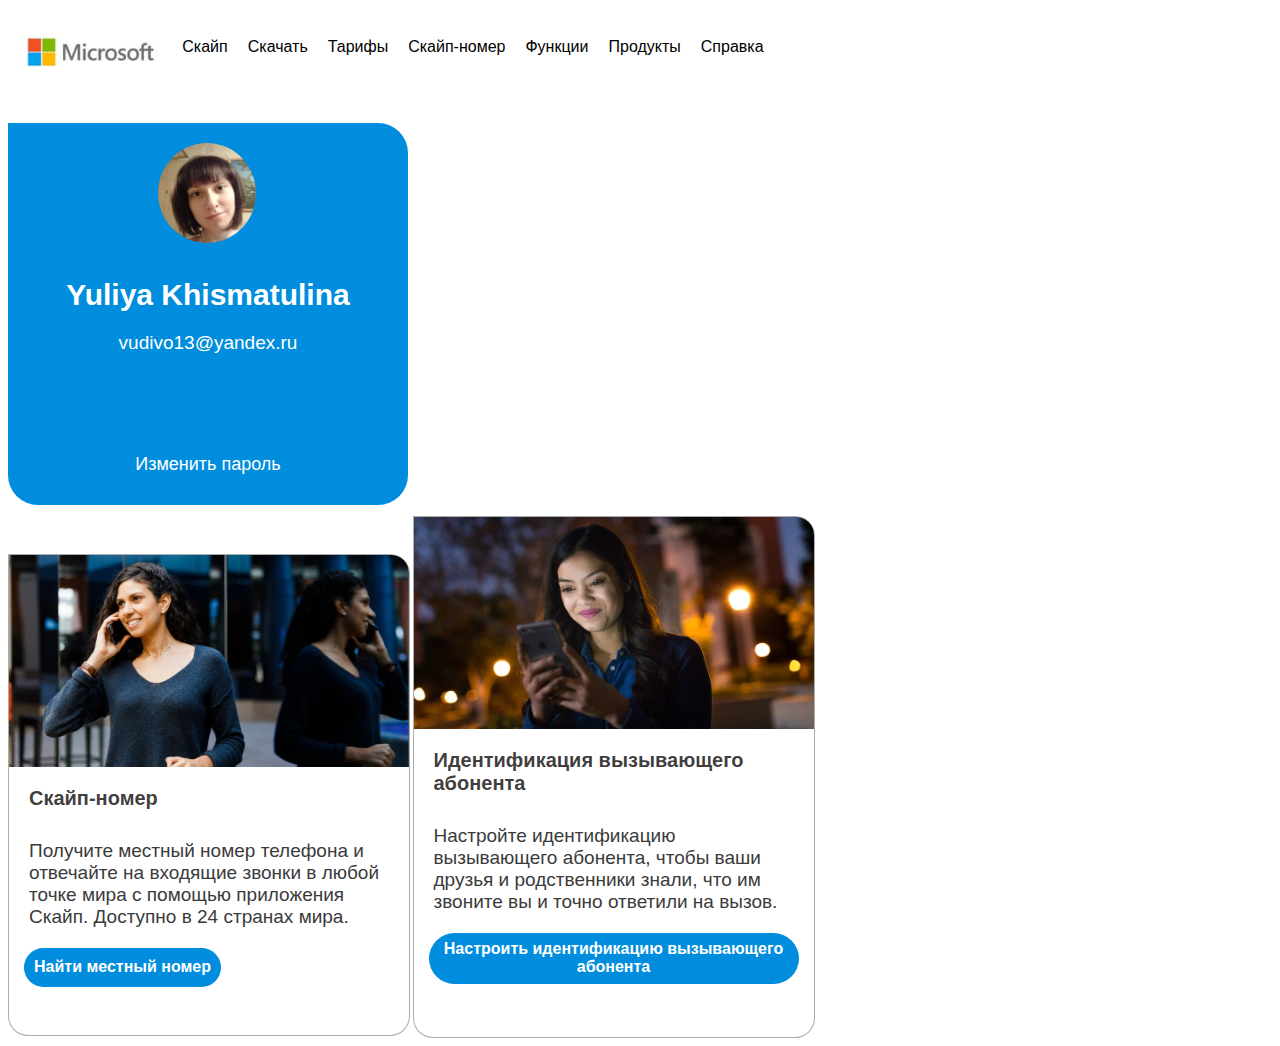
==== DZ #15.html @ 290419ad "changes2" ====
<!DOCTYPE html>
<html>
  <head>
    <meta charset="utf-8" />
    <title>Block and Float</title>
    <meta name="description" content="" />
    <link rel="stylesheet" href="./css/style15.css" />
  </head>
  <body>
    <div class="line">
      <img class="img" src="./img/img2.jpg" alt="Microsoft" />
      <a href="#" class="menu">Скайп</a>
      <a href="#" class="menu">Скачать</a>
      <a href="#" class="menu">Тарифы</a>
      <a href="#" class="menu">Скайп-номер</a>
      <a href="#" class="menu">Функции</a>
      <a href="#" class="menu">Продукты</a>
      <a href="#" class="menu">Справка </a>
    </div>
    <br />
    <br />

      <div class="block_first">
        <img class="one" src="./img/foto.jpg" alt="foto" />
        <h2 class="name">Yuliya Khismatulina</h2>

        <p class="mail">vudivo13@yandex.ru</p>
        <p class="change">Изменить пароль</p>
      </div>
    <br />
    <br />

      <div class="block_second">
        <img class="two" src="./img/skype2.webp" alt="" />
        <h2 class="skype">Скайп-номер</h2>

        <p class="number">
          Получите местный номер телефона и отвечайте на входящие звонки в любой
          точке мира с помощью приложения Скайп. Доступно в 24 странах мира.
        </p>

        <a href="#" class="link_one">Найти местный номер</a>
      </div>
      

      <div class="block_third">
        <img class="three" src="./img/skype3.webp" alt="" />
        <h2 class="skype">Идентификация вызывающего абонента</h2>

        <p class="number">
          Настройте идентификацию вызывающего абонента, чтобы ваши друзья и
          родственники знали, что им звоните вы и точно ответили на вызов.
        </p>

        <a href="#" class="link_two">Настроить идентификацию вызывающего абонента</a>
      </div>
  </body>
</html>
---- css/style15.css ----
html {
  font-size: 10px;
}

.menu {
  color: black;
  background-color: #fff;
  margin: 30px 10px;
  text-decoration: none;
  font-size: 16px;
  font-family: "Segoe UI", Roboto, Oxygen, Ubuntu, Cantarell, sans-serif;
  outline: none;
  border-bottom: 1px solid transparent;
}

.menu:hover {
  border-bottom: 1.8px solid;
}

a {
  display: inline-block;
}

.link_one:hover {
  background-color: #1377b1;
  color: white;
}

.link_one:active {
  background-color: rgb(59, 59, 59);
  color: #fff;
}

.link_two:hover {
  background-color: #1377b1;
  color: white;
}

.link_two:hover:active {
  background-color: rgb(59, 59, 59);
  color: #fff;
}

.block {
  color: black;
  background-color: white;
  font-size: 20px;
  border-radius: 0 20px 20px 20px;
  font-family: "Segoe UI", Roboto, Oxygen, Ubuntu, Cantarell, sans-serif;
  font-weight: normal;
  text-decoration: none;
  box-sizing: border-box;
  outline: 2px solid rgba(22, 22, 22, 0.356);
}

.img {
  width: 13%;
  box-sizing: border-box;
  cursor: pointer;
}

.line {
  display: flex;
}
.one {
  box-sizing: content-box;
  border-image-width: 100px;
  border-radius: 50%;
  padding: 20px 150px 20px 150px;
  height: 100px;
  background-size: contain;
}

.two {
  display: flex;
  box-sizing: content-box;
  background-size: contain;
  border-radius: 0 18px 0 0;
  width: 400px;
}

.three {
  display: flex;
  box-sizing: content-box;
  background-size: contain;
  border-radius: 0 18px 0 0;
  width: 400px;
}

.block_first {
  color: white;
  background-color: #008ddd;
  font-size: 20px;
  border-radius: 0 30px 30px 30px;
  font-family: "Segoe UI", Roboto, Oxygen, Ubuntu, Cantarell, sans-serif;
  font-weight: normal;
  text-decoration: none;
  width: 400px;
  height: auto;
  display: inline-block;
  box-sizing: content-box;
}

.block_second {
  color: rgb(0, 0, 0);
  background-color: white;
  font-size: 20px;
  border-radius: 0 20px 20px 20px;
  border-style: solid;
  border-color: rgba(22, 22, 22, 0.356);
  border-width: 1px;
  font-family: "Segoe UI", Roboto, Oxygen, Ubuntu, Cantarell, sans-serif;
  text-decoration: none;
  width: 400px;
  height: 480px;
  display: inline-block;
  box-sizing: content-box;
}

.block_third {
  color: black;
  background-color: white;
  font-size: 20px;
  border-radius: 0 20px 20px 20px;
  border-style: solid;
  border-color: rgba(22, 22, 22, 0.356);
  border-width: 1px;
  font-family: "Segoe UI", Roboto, Oxygen, Ubuntu, Cantarell, sans-serif;
  text-decoration: none;
  width: 400px;
  height: 520px;
  display: inline-block;
  box-sizing: content-box;
}

.name {
  text-align: center;
  padding: 10px 10px;
  margin: 0px;
  font-size: 30px;
}

.skype {
  text-align: left;
  padding: 20px 10px 10px 20px;
  margin: 0px;
  font-size: 20px;
  color: rgba(29, 26, 26, 0.856);
}

.mail {
  font-style: normal;
  font-size: 19px;
  text-align: center;
  margin: 0px;
  padding: 10px 10px;
}

.change {
  font-style: normal;
  font-size: 18px;
  text-align: center;
  margin: 0px;
  padding: 90px 20px 30px 20px;
}

.number {
  font-style: normal;
  font-size: 19px;
  text-align: left;
  margin: 0px;
  padding: 20px 20px;
  color: rgb(59, 59, 59);
}

.link_one {
  text-align: center;
  color: #fff;
  background-color: #008ddd;
  padding: 10px 10px;
  margin-left: 15px;
  text-decoration: none;
  font-size: 16px;
  border-radius: 22px;
  font-family: "Segoe UI", Roboto, Oxygen, Ubuntu, Cantarell, sans-serif;
  outline: none;
  font-weight: bold;
  box-sizing: content-box;
  border-bottom: 1px solid transparent;
}

.link_two {
  text-align: center;
  padding: 7px 5px 7px 5px;
  margin-left: 15px;
  margin-right: 15px;
  border-radius: 100%;
  color: #fff;
  background-color: #008ddd;
  text-decoration: none;
  font-size: 16px;
  border-radius: 26px;
  font-family: "Segoe UI", Roboto, Oxygen, Ubuntu, Cantarell, sans-serif;
  outline: none;
  font-weight: bold;
  box-sizing: content-box;
  border-bottom: 1px solid transparent;
}
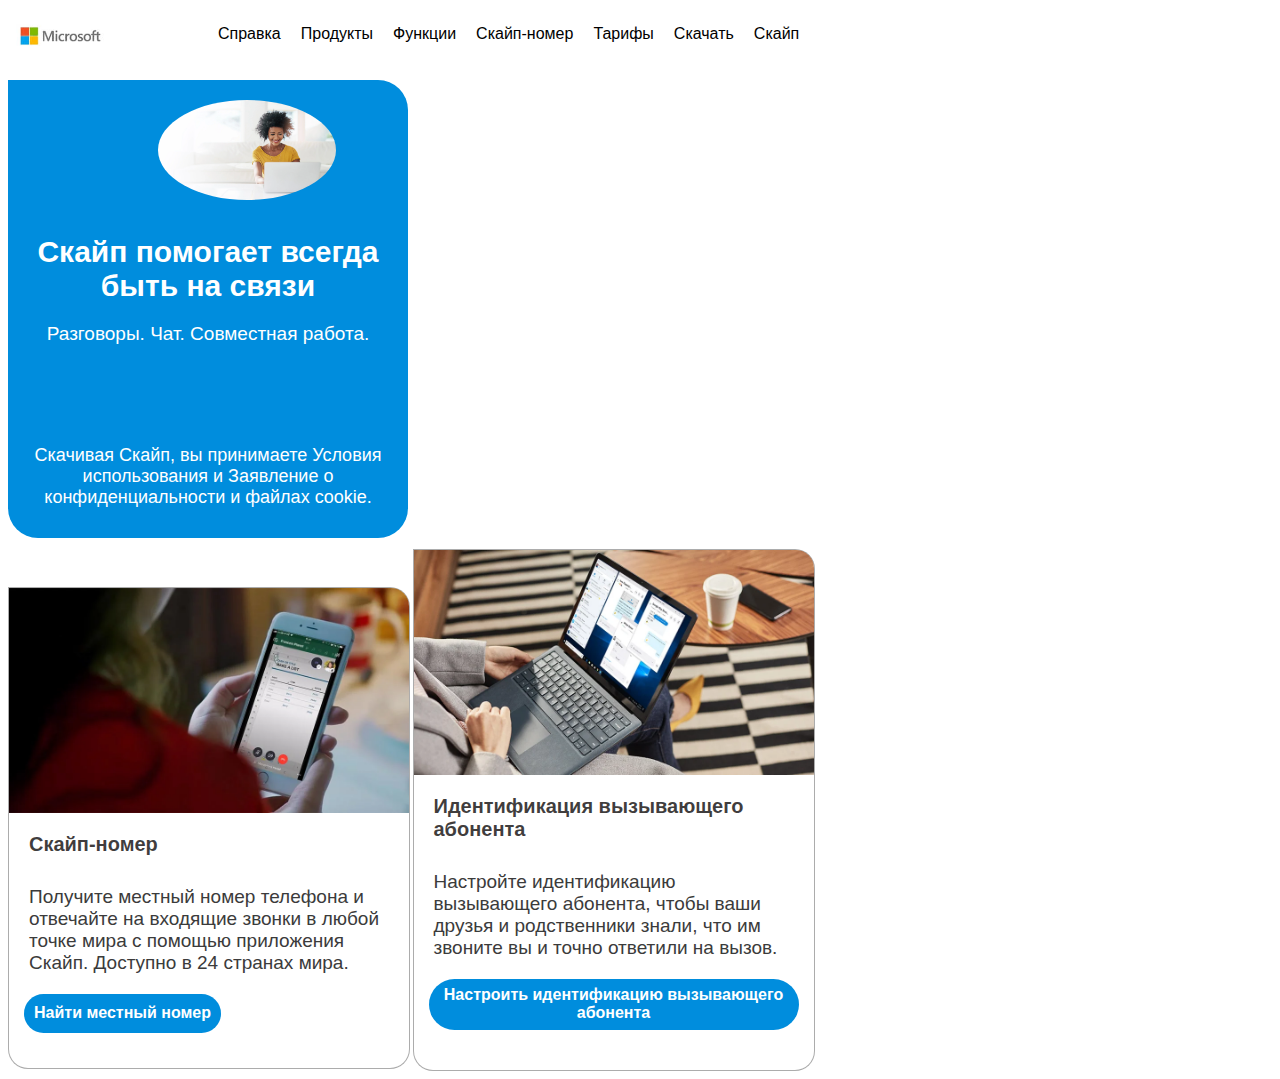
==== commit e13cca2e: "changes4" ====
--- a/DZ #15.html
+++ b/DZ #15.html
@@ -21,17 +21,17 @@
     <br />
 
       <div class="block_first">
-        <img class="one" src="./img/foto.jpg" alt="foto" />
-        <h2 class="name">Yuliya Khismatulina</h2>
+        <img class="one" src="./img/skype1.webp" alt="help"/>
+        <h2 class="help">Скайп помогает всегда быть на связи</h2>
 
-        <p class="mail">vudivo13@yandex.ru</p>
-        <p class="change">Изменить пароль</p>
+        <p class="chat">Разговоры. Чат. Совместная работа.</p>
+        <p class="conditions">Скачивая Скайп, вы принимаете Условия использования и Заявление о конфиденциальности и файлах cookie.</p>
       </div>
     <br />
     <br />
 
       <div class="block_second">
-        <img class="two" src="./img/skype2.webp" alt="" />
+        <img class="two" src="./img/skype2.webp" alt="screen" />
         <h2 class="skype">Скайп-номер</h2>
 
         <p class="number">
@@ -44,7 +44,7 @@
       
 
       <div class="block_third">
-        <img class="three" src="./img/skype3.webp" alt="" />
+        <img class="three" src="./img/skype3.webp" alt="mode" />
         <h2 class="skype">Идентификация вызывающего абонента</h2>
 
         <p class="number">
--- a/css/style15.css
+++ b/css/style15.css
@@ -5,12 +5,13 @@
 .menu {
   color: black;
   background-color: #fff;
-  margin: 30px 10px;
+  margin: 17px 10px;
   text-decoration: none;
   font-size: 16px;
   font-family: "Segoe UI", Roboto, Oxygen, Ubuntu, Cantarell, sans-serif;
   outline: none;
   border-bottom: 1px solid transparent;
+  float: right;
 }
 
 .menu:hover {
@@ -60,7 +61,7 @@
 }
 
 .line {
-  display: flex;
+  display: inline-block;
 }
 .one {
   box-sizing: content-box;
@@ -133,7 +134,7 @@
   box-sizing: content-box;
 }
 
-.name {
+.help {
   text-align: center;
   padding: 10px 10px;
   margin: 0px;
@@ -148,7 +149,7 @@
   color: rgba(29, 26, 26, 0.856);
 }
 
-.mail {
+.chat {
   font-style: normal;
   font-size: 19px;
   text-align: center;
@@ -156,7 +157,7 @@
   padding: 10px 10px;
 }
 
-.change {
+.conditions {
   font-style: normal;
   font-size: 18px;
   text-align: center;
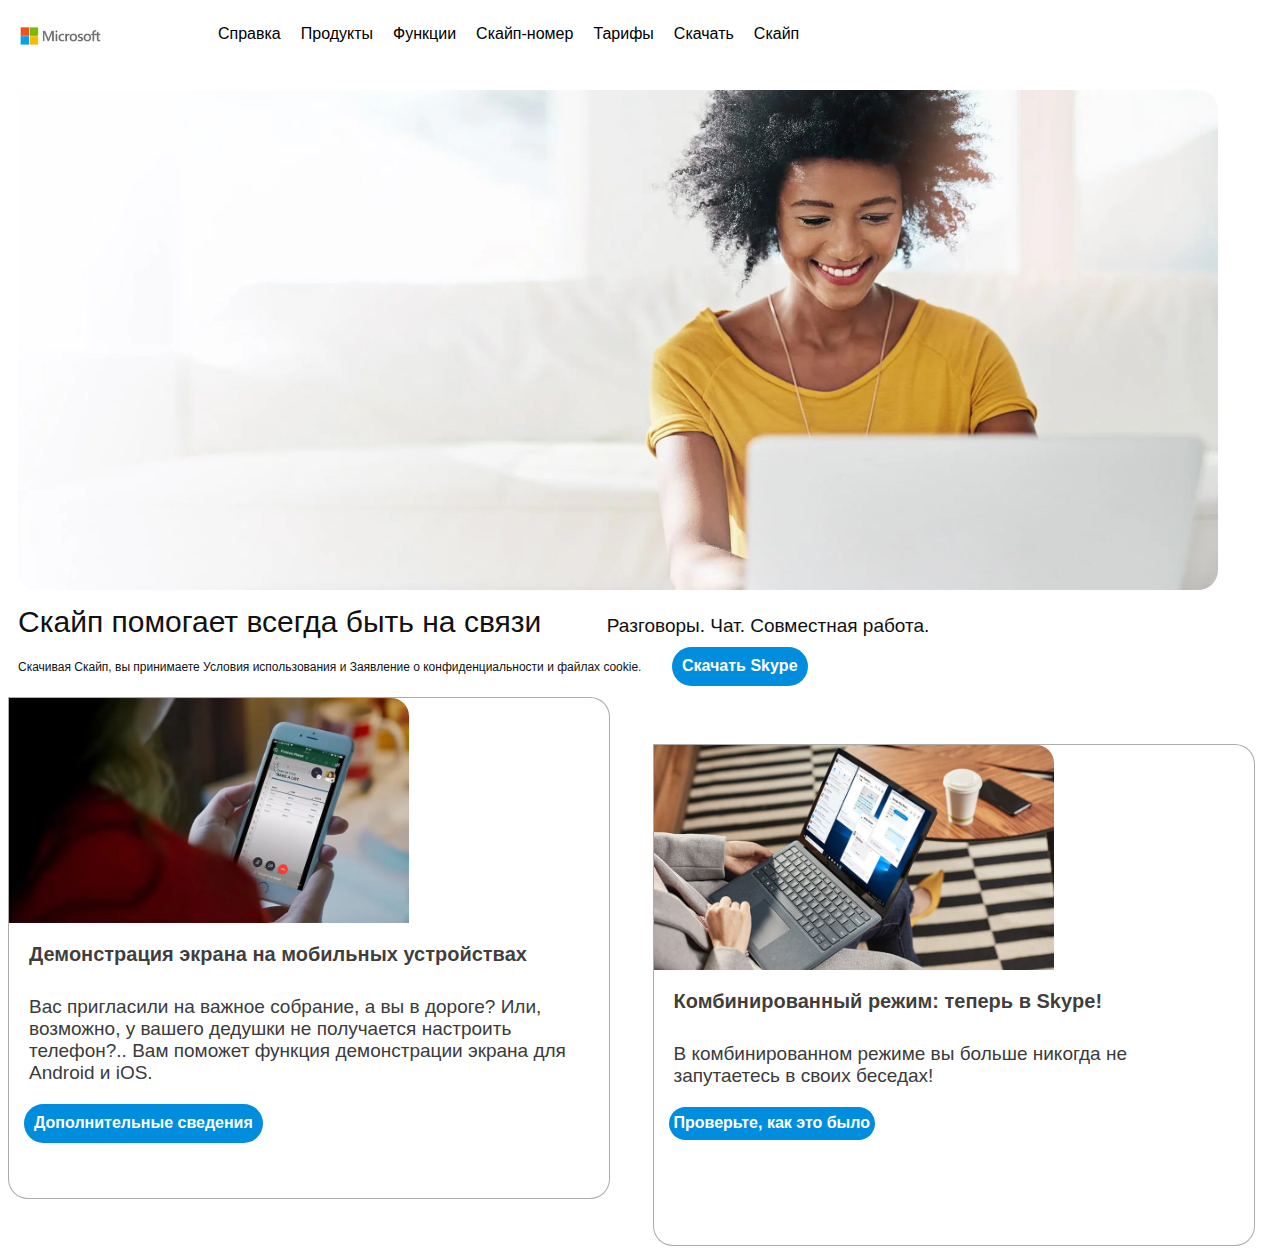
==== commit 7b58c481: "changes5" ====
--- a/DZ #15.html
+++ b/DZ #15.html
@@ -22,37 +22,36 @@
 
       <div class="block_first">
         <img class="one" src="./img/skype1.webp" alt="help"/>
-        <h2 class="help">Скайп помогает всегда быть на связи</h2>
+        <span class="help">Скайп помогает всегда быть на связи</span>
 
-        <p class="chat">Разговоры. Чат. Совместная работа.</p>
-        <p class="conditions">Скачивая Скайп, вы принимаете Условия использования и Заявление о конфиденциальности и файлах cookie.</p>
+        <span class="chat">Разговоры. Чат. Совместная работа.</span>
+        <span class="conditions">Скачивая Скайп, вы принимаете Условия использования и Заявление о конфиденциальности и файлах cookie.</span>
+        <a href="#" class="link_one">Скачать Skype</a>
       </div>
     <br />
     <br />
 
       <div class="block_second">
-        <img class="two" src="./img/skype2.webp" alt="screen" />
-        <h2 class="skype">Скайп-номер</h2>
+        <img class="two" src="./img/skype2.webp" alt="screen"/>
+        <h2 class="skype">Демонстрация экрана на мобильных устройствах</h2>
 
         <p class="number">
-          Получите местный номер телефона и отвечайте на входящие звонки в любой
-          точке мира с помощью приложения Скайп. Доступно в 24 странах мира.
+          Вас пригласили на важное собрание, а вы в дороге? Или, возможно, у вашего дедушки не получается настроить телефон?.. Вам поможет функция демонстрации экрана для Android и iOS.
         </p>
 
-        <a href="#" class="link_one">Найти местный номер</a>
+        <a href="#" class="link_one">Дополнительные сведения</a>
       </div>
       
 
       <div class="block_third">
         <img class="three" src="./img/skype3.webp" alt="mode" />
-        <h2 class="skype">Идентификация вызывающего абонента</h2>
+        <h2 class="skype">Комбинированный режим: теперь в Skype!</h2>
 
         <p class="number">
-          Настройте идентификацию вызывающего абонента, чтобы ваши друзья и
-          родственники знали, что им звоните вы и точно ответили на вызов.
+          В комбинированном режиме вы больше никогда не запутаетесь в своих беседах!
         </p>
 
-        <a href="#" class="link_two">Настроить идентификацию вызывающего абонента</a>
+        <a href="#" class="link_two">Проверьте, как это было</a>
       </div>
   </body>
 </html>
--- a/css/style15.css
+++ b/css/style15.css
@@ -64,12 +64,13 @@
   display: inline-block;
 }
 .one {
-  box-sizing: content-box;
   border-image-width: 100px;
-  border-radius: 50%;
-  padding: 20px 150px 20px 150px;
-  height: 100px;
-  background-size: contain;
+  width: 1200px;
+  height: 500px;
+  padding: 10px 10px;
+  border-radius: 0 30px 30px 30px;
+  box-sizing: content-box;
+  display: inline-block;
 }
 
 .two {
@@ -89,17 +90,15 @@
 }
 
 .block_first {
-  color: white;
-  background-color: #008ddd;
+  color: rgb(17, 17, 17);
   font-size: 20px;
   border-radius: 0 30px 30px 30px;
   font-family: "Segoe UI", Roboto, Oxygen, Ubuntu, Cantarell, sans-serif;
   font-weight: normal;
   text-decoration: none;
-  width: 400px;
-  height: auto;
-  display: inline-block;
-  box-sizing: content-box;
+  display: inline-block;
+  box-sizing: content-box;
+  position: 
 }
 
 .block_second {
@@ -112,10 +111,11 @@
   border-width: 1px;
   font-family: "Segoe UI", Roboto, Oxygen, Ubuntu, Cantarell, sans-serif;
   text-decoration: none;
-  width: 400px;
-  height: 480px;
-  display: inline-block;
-  box-sizing: content-box;
+  width: 600px;
+  height: 500px;
+  display: inline-block;
+  box-sizing: content-box;
+  margin-right: 20px;
 }
 
 .block_third {
@@ -128,14 +128,15 @@
   border-width: 1px;
   font-family: "Segoe UI", Roboto, Oxygen, Ubuntu, Cantarell, sans-serif;
   text-decoration: none;
-  width: 400px;
-  height: 520px;
-  display: inline-block;
-  box-sizing: content-box;
+  width: 600px;
+  height: 500px;
+  display: inline-block;
+  box-sizing: content-box;
+  margin-left: 20px;
 }
 
 .help {
-  text-align: center;
+  text-align: left;
   padding: 10px 10px;
   margin: 0px;
   font-size: 30px;
@@ -152,17 +153,19 @@
 .chat {
   font-style: normal;
   font-size: 19px;
-  text-align: center;
-  margin: 0px;
-  padding: 10px 10px;
+  text-align: left;
+  margin: 0px;
+  padding: 10px 50px;
+  display: inline-block;
 }
 
 .conditions {
   font-style: normal;
-  font-size: 18px;
-  text-align: center;
-  margin: 0px;
-  padding: 90px 20px 30px 20px;
+  font-size: 12px;
+  text-align: left;
+  margin: 0px;
+  padding: 10px 10px;
+  display: inline-block;
 }
 
 .number {
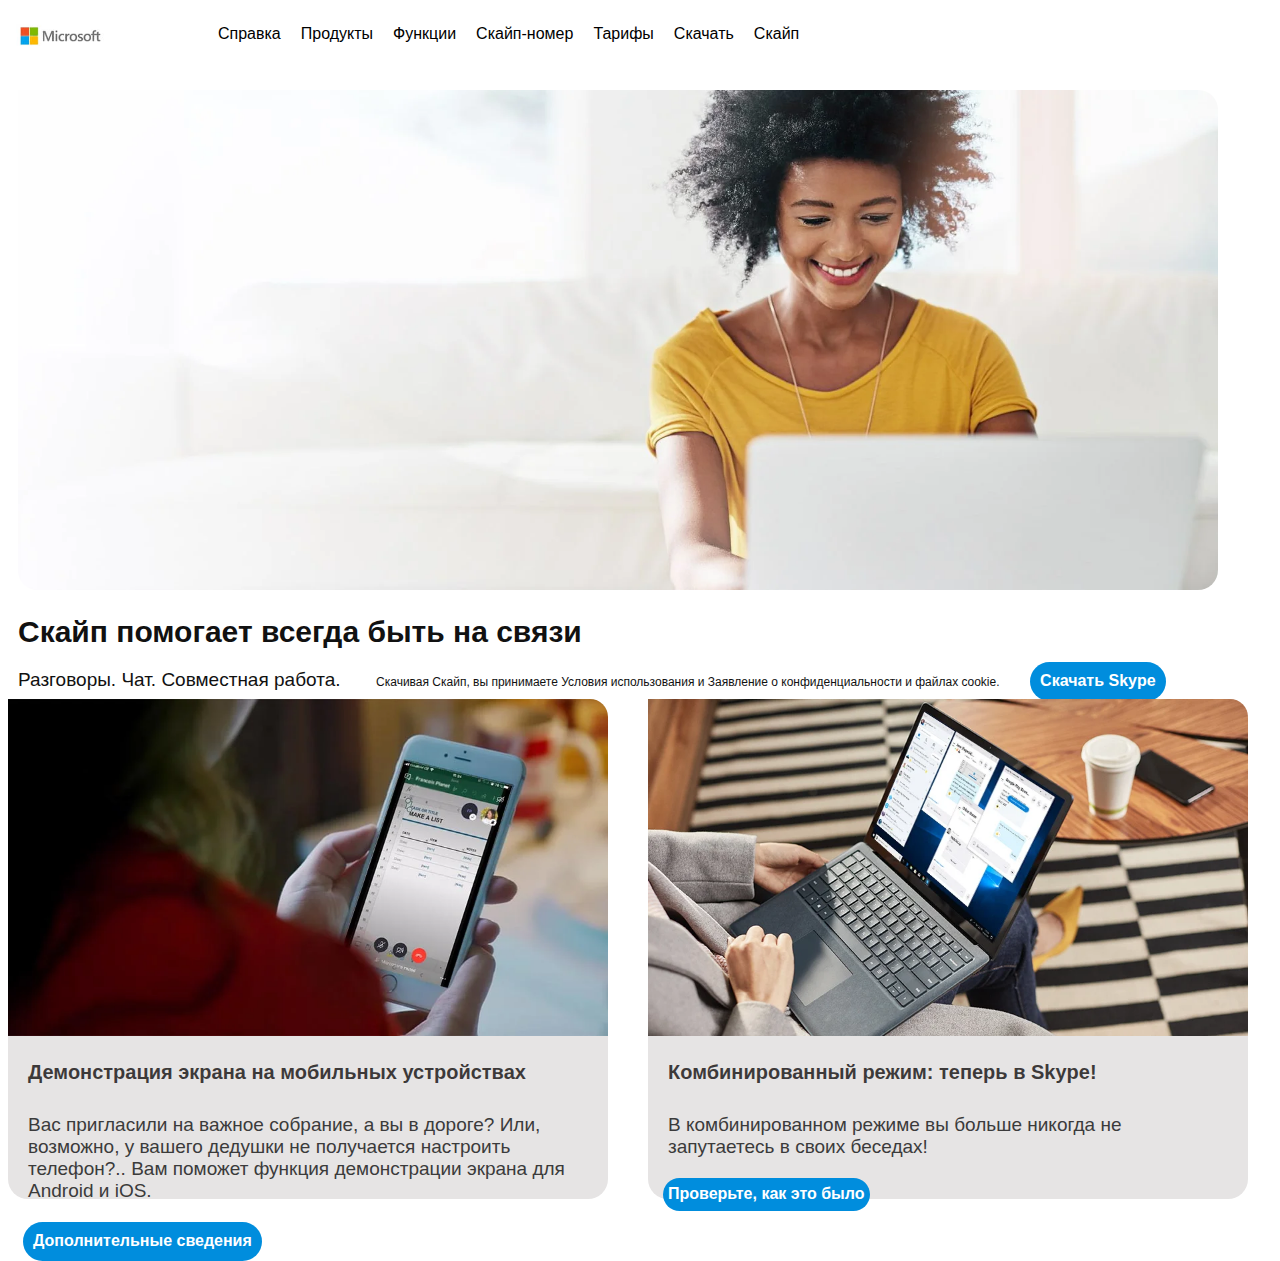
==== commit 65210368: "changes6" ====
--- a/DZ #15.html
+++ b/DZ #15.html
@@ -20,12 +20,12 @@
     <br />
     <br />
 
-      <div class="block_first">
-        <img class="one" src="./img/skype1.webp" alt="help"/>
-        <span class="help">Скайп помогает всегда быть на связи</span>
+      <div class="block_one">
+        <img class="one" src="./img/skype1.webp" alt=""/>
+        <h2 class="help">Скайп помогает всегда быть на связи</h2>
 
-        <span class="chat">Разговоры. Чат. Совместная работа.</span>
-        <span class="conditions">Скачивая Скайп, вы принимаете Условия использования и Заявление о конфиденциальности и файлах cookie.</span>
+        <p class="chat">Разговоры. Чат. Совместная работа.</p>
+        <p class="conditions">Скачивая Скайп, вы принимаете Условия использования и Заявление о конфиденциальности и файлах cookie.</p>
         <a href="#" class="link_one">Скачать Skype</a>
       </div>
     <br />
--- a/css/style15.css
+++ b/css/style15.css
@@ -41,7 +41,7 @@
   background-color: rgb(59, 59, 59);
   color: #fff;
 }
-
+/* 
 .block {
   color: black;
   background-color: white;
@@ -52,7 +52,7 @@
   text-decoration: none;
   box-sizing: border-box;
   outline: 2px solid rgba(22, 22, 22, 0.356);
-}
+} */
 
 .img {
   width: 13%;
@@ -69,44 +69,62 @@
   height: 500px;
   padding: 10px 10px;
   border-radius: 0 30px 30px 30px;
-  box-sizing: content-box;
-  display: inline-block;
+  overflow: hidden;
+  /* box-sizing: content-box;
+  display: inline-block; */
 }
 
 .two {
-  display: flex;
   box-sizing: content-box;
   background-size: contain;
   border-radius: 0 18px 0 0;
-  width: 400px;
+  width: 600px;
 }
 
 .three {
-  display: flex;
+  /* display: flex; */
   box-sizing: content-box;
   background-size: contain;
   border-radius: 0 18px 0 0;
-  width: 400px;
-}
-
-.block_first {
+  width: 600px;
+}
+
+.block_one {
   color: rgb(17, 17, 17);
   font-size: 20px;
-  border-radius: 0 30px 30px 30px;
+  border-radius: 0 20px 20px 20px;
   font-family: "Segoe UI", Roboto, Oxygen, Ubuntu, Cantarell, sans-serif;
   font-weight: normal;
   text-decoration: none;
-  display: inline-block;
-  box-sizing: content-box;
-  position: 
+  width: 1200px;
+  height: 500px;
+  display: inline-block;
+  box-sizing: content-box;
 }
 
 .block_second {
   color: rgb(0, 0, 0);
-  background-color: white;
-  font-size: 20px;
-  border-radius: 0 20px 20px 20px;
-  border-style: solid;
+  background-color: rgb(230, 228, 228);
+  font-size: 20px;
+  border-radius: 0 20px 20px 20px;
+  font-family: "Segoe UI", Roboto, Oxygen, Ubuntu, Cantarell, sans-serif;
+  text-decoration: none;
+  width: 600px;
+  height: 500px;
+  display: inline-block;
+  box-sizing: content-box;
+  margin-right: 20px;
+  float: left;
+  clear: both;
+
+}
+
+.block_third {
+  color: black;
+  background-color: rgb(230, 228, 228);
+  font-size: 20px;
+  border-radius: 0 20px 20px 20px;
+  /* border-style: solid; */
   border-color: rgba(22, 22, 22, 0.356);
   border-width: 1px;
   font-family: "Segoe UI", Roboto, Oxygen, Ubuntu, Cantarell, sans-serif;
@@ -115,29 +133,12 @@
   height: 500px;
   display: inline-block;
   box-sizing: content-box;
-  margin-right: 20px;
-}
-
-.block_third {
-  color: black;
-  background-color: white;
-  font-size: 20px;
-  border-radius: 0 20px 20px 20px;
-  border-style: solid;
-  border-color: rgba(22, 22, 22, 0.356);
-  border-width: 1px;
-  font-family: "Segoe UI", Roboto, Oxygen, Ubuntu, Cantarell, sans-serif;
-  text-decoration: none;
-  width: 600px;
-  height: 500px;
-  display: inline-block;
-  box-sizing: content-box;
   margin-left: 20px;
 }
 
 .help {
   text-align: left;
-  padding: 10px 10px;
+  padding: 10px 20px 10px 10px;
   margin: 0px;
   font-size: 30px;
 }
@@ -155,7 +156,7 @@
   font-size: 19px;
   text-align: left;
   margin: 0px;
-  padding: 10px 50px;
+  padding: 10px 20px 100px 10px;
   display: inline-block;
 }
 
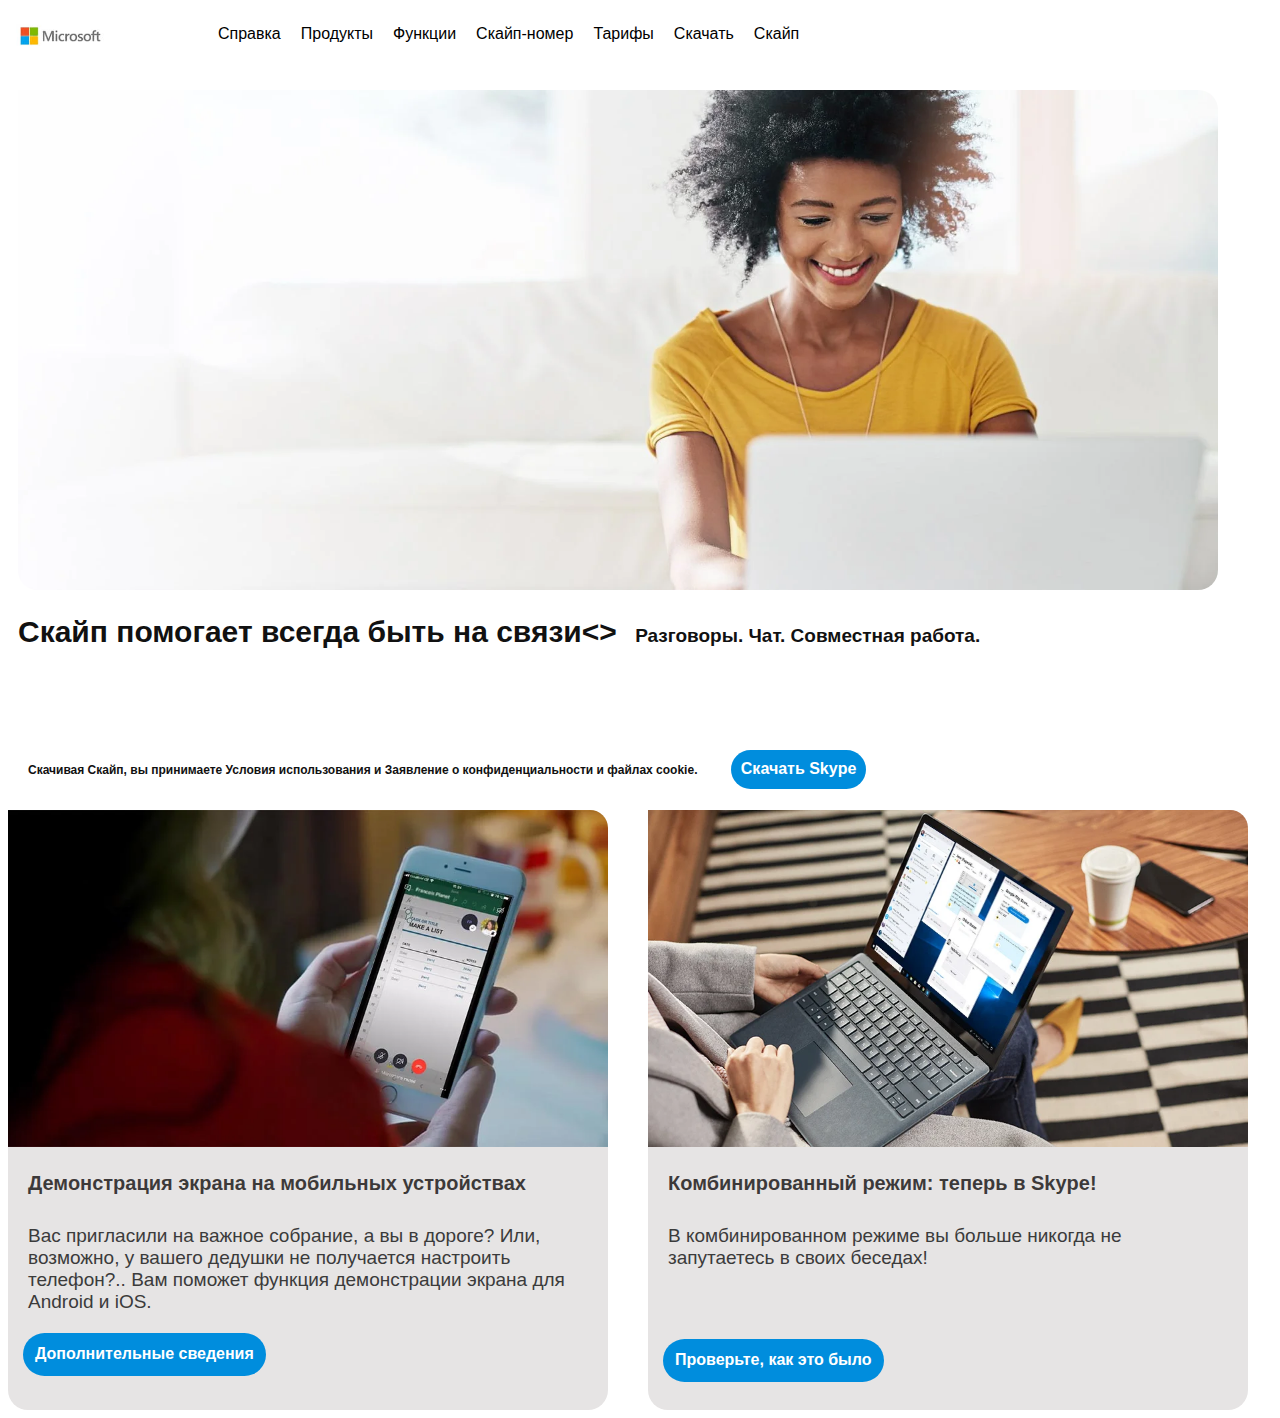
==== commit 74167408: "changes7" ====
--- a/DZ #15.html
+++ b/DZ #15.html
@@ -22,7 +22,7 @@
 
       <div class="block_one">
         <img class="one" src="./img/skype1.webp" alt=""/>
-        <h2 class="help">Скайп помогает всегда быть на связи</h2>
+        <h2 class="help">Скайп помогает всегда быть на связи<>
 
         <p class="chat">Разговоры. Чат. Совместная работа.</p>
         <p class="conditions">Скачивая Скайп, вы принимаете Условия использования и Заявление о конфиденциальности и файлах cookie.</p>
@@ -39,7 +39,7 @@
           Вас пригласили на важное собрание, а вы в дороге? Или, возможно, у вашего дедушки не получается настроить телефон?.. Вам поможет функция демонстрации экрана для Android и iOS.
         </p>
 
-        <a href="#" class="link_one">Дополнительные сведения</a>
+        <a href="#" class="link_two">Дополнительные сведения</a>
       </div>
       
 
@@ -51,7 +51,7 @@
           В комбинированном режиме вы больше никогда не запутаетесь в своих беседах!
         </p>
 
-        <a href="#" class="link_two">Проверьте, как это было</a>
+        <a href="#" class="link_three">Проверьте, как это было</a>
       </div>
   </body>
 </html>
--- a/css/style15.css
+++ b/css/style15.css
@@ -38,6 +38,16 @@
 }
 
 .link_two:hover:active {
+  background-color: rgb(59, 59, 59);
+  color: #fff;
+}
+
+.link_three:hover {
+  background-color: #1377b1;
+  color: white;
+}
+
+.link_three:hover:active {
   background-color: rgb(59, 59, 59);
   color: #fff;
 }
@@ -97,7 +107,7 @@
   font-weight: normal;
   text-decoration: none;
   width: 1200px;
-  height: 500px;
+  /* height: 500px; */
   display: inline-block;
   box-sizing: content-box;
 }
@@ -110,13 +120,12 @@
   font-family: "Segoe UI", Roboto, Oxygen, Ubuntu, Cantarell, sans-serif;
   text-decoration: none;
   width: 600px;
-  height: 500px;
+  height: 600px;
   display: inline-block;
   box-sizing: content-box;
   margin-right: 20px;
   float: left;
   clear: both;
-
 }
 
 .block_third {
@@ -124,16 +133,14 @@
   background-color: rgb(230, 228, 228);
   font-size: 20px;
   border-radius: 0 20px 20px 20px;
-  /* border-style: solid; */
-  border-color: rgba(22, 22, 22, 0.356);
-  border-width: 1px;
-  font-family: "Segoe UI", Roboto, Oxygen, Ubuntu, Cantarell, sans-serif;
-  text-decoration: none;
-  width: 600px;
-  height: 500px;
+  font-family: "Segoe UI", Roboto, Oxygen, Ubuntu, Cantarell, sans-serif;
+  text-decoration: none;
+  width: 600px;
+  height: 600px;
   display: inline-block;
   box-sizing: content-box;
   margin-left: 20px;
+  clear: both;
 }
 
 .help {
@@ -196,15 +203,14 @@
 
 .link_two {
   text-align: center;
-  padding: 7px 5px 7px 5px;
+  padding: 12px 12px;
   margin-left: 15px;
-  margin-right: 15px;
-  border-radius: 100%;
+  /* border-radius: 100%; */
   color: #fff;
   background-color: #008ddd;
   text-decoration: none;
   font-size: 16px;
-  border-radius: 26px;
+  border-radius: 22px;
   font-family: "Segoe UI", Roboto, Oxygen, Ubuntu, Cantarell, sans-serif;
   outline: none;
   font-weight: bold;
@@ -212,3 +218,20 @@
   border-bottom: 1px solid transparent;
 }
 
+.link_three {
+  text-align: center;
+  color: #fff;
+  background-color: #008ddd;
+  padding: 12px 12px;
+  margin-top: 50px;
+  margin-left: 15px;
+  text-decoration: none;
+  font-size: 16px;
+  border-radius: 22px;
+  font-family: "Segoe UI", Roboto, Oxygen, Ubuntu, Cantarell, sans-serif;
+  outline: none;
+  font-weight: bold;
+  box-sizing: content-box;
+  border-bottom: 1px solid transparent;
+}
+
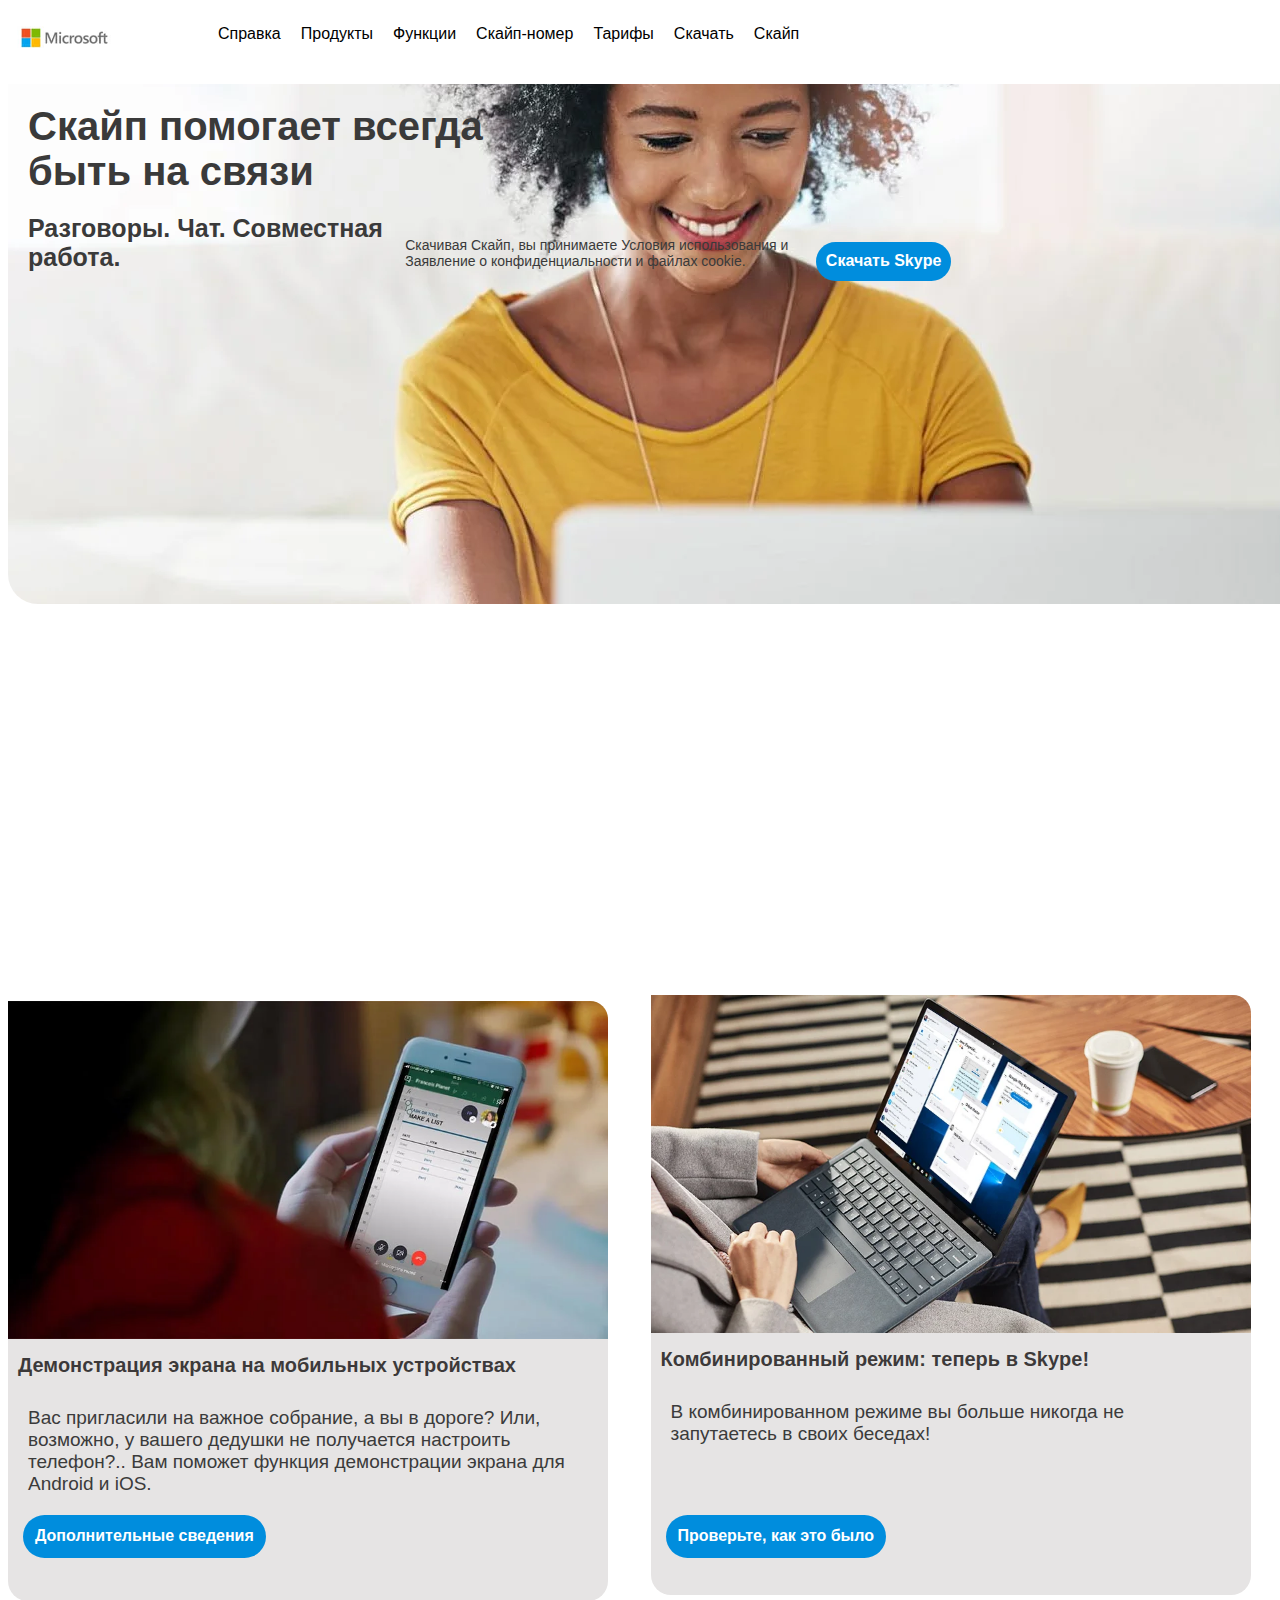
==== commit dc73fa6c: "changes9" ====
--- a/DZ #15.html
+++ b/DZ #15.html
@@ -20,13 +20,19 @@
     <br />
     <br />
 
-      <div class="block_one">
-        <img class="one" src="./img/skype1.webp" alt=""/>
-        <h2 class="help">Скайп помогает всегда быть на связи<>
+      <div class="container">
+          <span class="bg">
+        
+            <h2 class="help">Скайп помогает всегда<br>быть на связи</h2>
 
-        <p class="chat">Разговоры. Чат. Совместная работа.</p>
-        <p class="conditions">Скачивая Скайп, вы принимаете Условия использования и Заявление о конфиденциальности и файлах cookie.</p>
-        <a href="#" class="link_one">Скачать Skype</a>
+            <p class="chat">Разговоры. Чат. Совместная<br>работа.</p>
+
+            <p class="conditions">Скачивая Скайп, вы принимаете Условия использования и
+            <br>
+            Заявление о конфиденциальности и файлах cookie.</p>
+
+            <a href="#" class="link_one">Скачать Skype</a>
+          </span>
       </div>
     <br />
     <br />
--- a/css/style15.css
+++ b/css/style15.css
@@ -51,37 +51,26 @@
   background-color: rgb(59, 59, 59);
   color: #fff;
 }
-/* 
-.block {
-  color: black;
-  background-color: white;
-  font-size: 20px;
-  border-radius: 0 20px 20px 20px;
-  font-family: "Segoe UI", Roboto, Oxygen, Ubuntu, Cantarell, sans-serif;
-  font-weight: normal;
-  text-decoration: none;
-  box-sizing: border-box;
-  outline: 2px solid rgba(22, 22, 22, 0.356);
-} */
 
 .img {
-  width: 13%;
-  box-sizing: border-box;
+  width: 14%;
+  box-sizing:border-box;
   cursor: pointer;
 }
 
 .line {
   display: inline-block;
 }
-.one {
-  border-image-width: 100px;
-  width: 1200px;
+
+.bg {
+  background: url(../img/skype1.webp) no-repeat;
+  background-position: right;
+  width: 1300px;
   height: 500px;
   padding: 10px 10px;
   border-radius: 0 30px 30px 30px;
-  overflow: hidden;
-  /* box-sizing: content-box;
-  display: inline-block; */
+  box-sizing: content-box;
+  display: inline-block;
 }
 
 .two {
@@ -99,17 +88,11 @@
   width: 600px;
 }
 
-.block_one {
-  color: rgb(17, 17, 17);
-  font-size: 20px;
-  border-radius: 0 20px 20px 20px;
-  font-family: "Segoe UI", Roboto, Oxygen, Ubuntu, Cantarell, sans-serif;
-  font-weight: normal;
-  text-decoration: none;
-  width: 1200px;
-  /* height: 500px; */
-  display: inline-block;
-  box-sizing: content-box;
+.container {
+  width: 1400px;
+  height: 900px;
+  display: inline-block;
+  /* box-sizing: content-box; */
 }
 
 .block_second {
@@ -124,8 +107,6 @@
   display: inline-block;
   box-sizing: content-box;
   margin-right: 20px;
-  float: left;
-  clear: both;
 }
 
 .block_third {
@@ -140,40 +121,49 @@
   display: inline-block;
   box-sizing: content-box;
   margin-left: 20px;
-  clear: both;
 }
 
 .help {
-  text-align: left;
-  padding: 10px 20px 10px 10px;
-  margin: 0px;
-  font-size: 30px;
+  color: rgb(58, 58, 58);
+  text-align: left;
+  padding: 10px 10px;
+  margin: 0px;
+  font-size: 40px;
+  font-family: "Segoe UI", Roboto, Oxygen, Ubuntu, Cantarell, sans-serif;
 }
 
 .skype {
-  text-align: left;
-  padding: 20px 10px 10px 20px;
+  color: rgb(58, 58, 58);
+  text-align: left;
+  padding: 10px 10px;
   margin: 0px;
   font-size: 20px;
+  font-family: "Segoe UI", Roboto, Oxygen, Ubuntu, Cantarell, sans-serif;
   color: rgba(29, 26, 26, 0.856);
 }
 
 .chat {
+  color: rgb(58, 58, 58);
   font-style: normal;
-  font-size: 19px;
-  text-align: left;
-  margin: 0px;
-  padding: 10px 20px 100px 10px;
-  display: inline-block;
+  font-size: 25px;
+  font-weight: bold;
+  text-align: left;
+  margin: 0px;
+  padding: 10px 10px;
+  display: inline-block;
+  font-family: "Segoe UI", Roboto, Oxygen, Ubuntu, Cantarell, sans-serif;
 }
 
 .conditions {
+  color: rgb(58, 58, 58);
   font-style: normal;
-  font-size: 12px;
-  text-align: left;
-  margin: 0px;
-  padding: 10px 10px;
-  display: inline-block;
+  font-size: 14px;
+  text-align: left;
+  margin: 0px;
+  padding: 10px 10px;
+  display: inline-block;
+  font-family: "Segoe UI", Roboto, Oxygen, Ubuntu, Cantarell, sans-serif;
+  text-decoration: rgb(29, 28, 28);
 }
 
 .number {
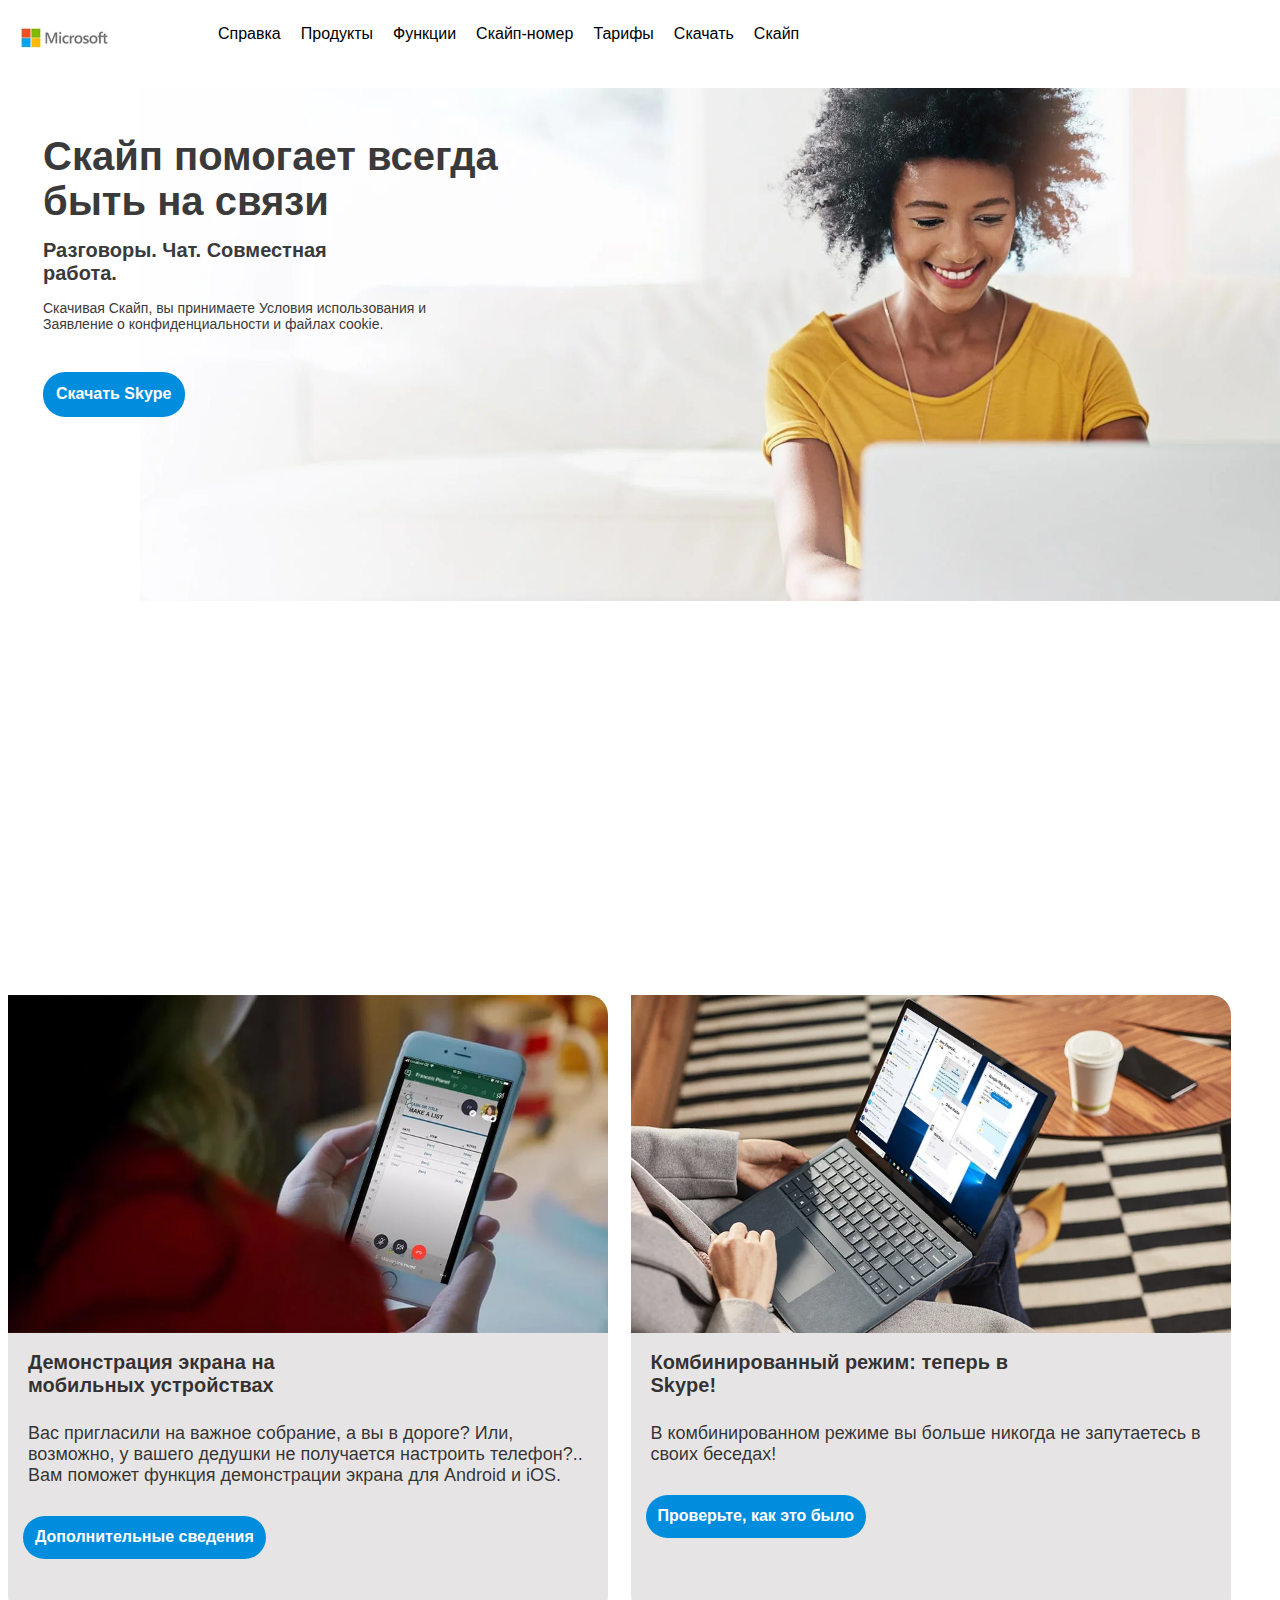
==== commit 63cf9331: "changes10" ====
--- a/DZ #15.html
+++ b/DZ #15.html
@@ -20,6 +20,7 @@
     <br />
     <br />
 
+    <!-- Миша а можно ли как-то сделать вот этот контейнер с изображением и текстом с помощью float? Или обтекание работает только снаружи, но не внутри картинки? -->
       <div class="container">
           <span class="bg">
         
@@ -37,9 +38,9 @@
     <br />
     <br />
 
-      <div class="block_second">
-        <img class="two" src="./img/skype2.webp" alt="screen"/>
-        <h2 class="skype">Демонстрация экрана на мобильных устройствах</h2>
+      <div class="block">
+        <img class="foto" src="./img/skype2.webp" alt="screen"/>
+        <h2 class="skype">Демонстрация экрана на<br>мобильных устройствах</h2>
 
         <p class="number">
           Вас пригласили на важное собрание, а вы в дороге? Или, возможно, у вашего дедушки не получается настроить телефон?.. Вам поможет функция демонстрации экрана для Android и iOS.
@@ -49,15 +50,15 @@
       </div>
       
 
-      <div class="block_third">
-        <img class="three" src="./img/skype3.webp" alt="mode" />
-        <h2 class="skype">Комбинированный режим: теперь в Skype!</h2>
+      <div class="block">
+        <img class="foto" src="./img/skype3.webp" alt="mode" />
+        <h2 class="skype">Комбинированный режим: теперь в<br>Skype!</h2>
 
         <p class="number">
           В комбинированном режиме вы больше никогда не запутаетесь в своих беседах!
         </p>
 
-        <a href="#" class="link_three">Проверьте, как это было</a>
+        <a href="#" class="link_two">Проверьте, как это было</a>
       </div>
   </body>
 </html>
--- a/css/style15.css
+++ b/css/style15.css
@@ -65,6 +65,7 @@
 .bg {
   background: url(../img/skype1.webp) no-repeat;
   background-position: right;
+  background-size: 90%;
   width: 1300px;
   height: 500px;
   padding: 10px 10px;
@@ -73,15 +74,7 @@
   display: inline-block;
 }
 
-.two {
-  box-sizing: content-box;
-  background-size: contain;
-  border-radius: 0 18px 0 0;
-  width: 600px;
-}
-
-.three {
-  /* display: flex; */
+.foto {
   box-sizing: content-box;
   background-size: contain;
   border-radius: 0 18px 0 0;
@@ -92,10 +85,9 @@
   width: 1400px;
   height: 900px;
   display: inline-block;
-  /* box-sizing: content-box; */
 }
 
-.block_second {
+.block {
   color: rgb(0, 0, 0);
   background-color: rgb(230, 228, 228);
   font-size: 20px;
@@ -103,53 +95,30 @@
   font-family: "Segoe UI", Roboto, Oxygen, Ubuntu, Cantarell, sans-serif;
   text-decoration: none;
   width: 600px;
-  height: 600px;
+  height: 620px;
   display: inline-block;
   box-sizing: content-box;
   margin-right: 20px;
-}
-
-.block_third {
-  color: black;
-  background-color: rgb(230, 228, 228);
-  font-size: 20px;
-  border-radius: 0 20px 20px 20px;
-  font-family: "Segoe UI", Roboto, Oxygen, Ubuntu, Cantarell, sans-serif;
-  text-decoration: none;
-  width: 600px;
-  height: 600px;
-  display: inline-block;
-  box-sizing: content-box;
-  margin-left: 20px;
+  overflow: hidden;
 }
 
 .help {
   color: rgb(58, 58, 58);
   text-align: left;
-  padding: 10px 10px;
+  padding: 40px 10px 10px 25px;
   margin: 0px;
   font-size: 40px;
   font-family: "Segoe UI", Roboto, Oxygen, Ubuntu, Cantarell, sans-serif;
 }
 
-.skype {
-  color: rgb(58, 58, 58);
-  text-align: left;
-  padding: 10px 10px;
-  margin: 0px;
-  font-size: 20px;
-  font-family: "Segoe UI", Roboto, Oxygen, Ubuntu, Cantarell, sans-serif;
-  color: rgba(29, 26, 26, 0.856);
-}
-
 .chat {
   color: rgb(58, 58, 58);
   font-style: normal;
-  font-size: 25px;
+  font-size: 20px;
   font-weight: bold;
   text-align: left;
   margin: 0px;
-  padding: 10px 10px;
+  padding: 5px 10px 5px 25px;
   display: inline-block;
   font-family: "Segoe UI", Roboto, Oxygen, Ubuntu, Cantarell, sans-serif;
 }
@@ -160,27 +129,36 @@
   font-size: 14px;
   text-align: left;
   margin: 0px;
-  padding: 10px 10px;
-  display: inline-block;
+  padding: 10px 10px 5px 25px;
+  display: block;
   font-family: "Segoe UI", Roboto, Oxygen, Ubuntu, Cantarell, sans-serif;
-  text-decoration: rgb(29, 28, 28);
+}
+
+.skype {
+  text-align: left;
+  padding: 13px 20px;
+  margin: 0px;
+  font-size: 20px;
+  font-family: "Segoe UI", Roboto, Oxygen, Ubuntu, Cantarell, sans-serif;
+  color: rgba(19, 17, 17, 0.856);
 }
 
 .number {
   font-style: normal;
-  font-size: 19px;
+  font-size: 18px;
   text-align: left;
   margin: 0px;
-  padding: 20px 20px;
-  color: rgb(59, 59, 59);
+  padding: 13px 20px 20px 20px;
+  color: rgba(19, 17, 17, 0.856);
 }
 
 .link_one {
   text-align: center;
   color: #fff;
   background-color: #008ddd;
-  padding: 10px 10px;
-  margin-left: 15px;
+  padding: 13px 13px;
+  margin-left: 25px;
+  margin-top: 35px;
   text-decoration: none;
   font-size: 16px;
   border-radius: 22px;
@@ -195,7 +173,7 @@
   text-align: center;
   padding: 12px 12px;
   margin-left: 15px;
-  /* border-radius: 100%; */
+  margin-top: 10px;
   color: #fff;
   background-color: #008ddd;
   text-decoration: none;
@@ -206,22 +184,4 @@
   font-weight: bold;
   box-sizing: content-box;
   border-bottom: 1px solid transparent;
-}
-
-.link_three {
-  text-align: center;
-  color: #fff;
-  background-color: #008ddd;
-  padding: 12px 12px;
-  margin-top: 50px;
-  margin-left: 15px;
-  text-decoration: none;
-  font-size: 16px;
-  border-radius: 22px;
-  font-family: "Segoe UI", Roboto, Oxygen, Ubuntu, Cantarell, sans-serif;
-  outline: none;
-  font-weight: bold;
-  box-sizing: content-box;
-  border-bottom: 1px solid transparent;
-}
-
+}